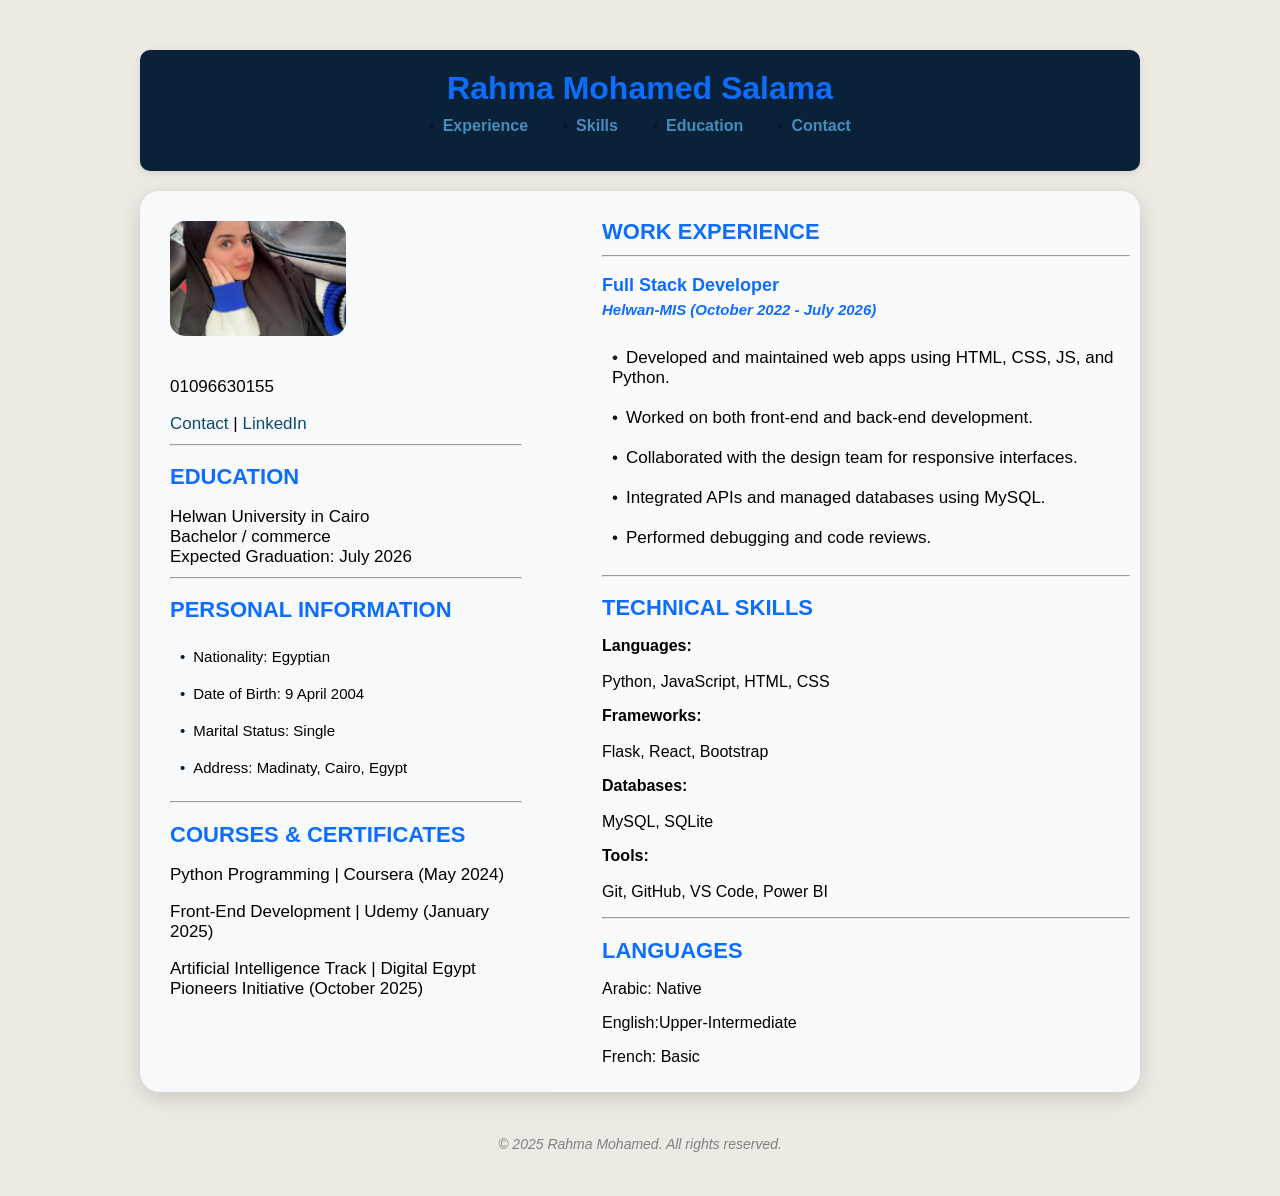
==== html/MIS.html @ cceb17b7 "Initial commit: moved HTML files and added project structure node_modules/ .DS_Store" ====
<!DOCTYPE html>
<html lang="en">

<head>
    <meta charset="UTF-8">
    <meta name="viewport" content="width=device-width, initial-scale=1.0">
    <title>Personal Profile Page</title>
    <link rel="stylesheet" type="text/css" href="MIS.css">
    <script src="MIS.js"></script>
</head>

<body>
     <header>
    <h1>Rahma Mohamed Salama</h1>
     <nav>
      <ul>
        <li><a href="#work">Experience</a></li>
        <li><a href="#skills">Skills</a></li>
        <li><a href="#education">Education</a></li>
        <li><a href="#contact">Contact</a></li>
      </ul>
    </nav>
  </header>

  <div class="container">
    <aside class="left-section">
      <img src="myphoto.jpeg" alt="My photo">

      <p>01096630155</p>
      <p>
        <a href="https://facebook.com/rahma.mohamed.265409" target="_blank" id="contact">Contact</a> |
        <a href="https://linkedin.com/in/rahma-mohamed-48236b349/" target="_blank">LinkedIn</a>
      </p>

      <hr>
      <h2 id="education">EDUCATION</h2>
      <p>Helwan University in Cairo<br>
        Bachelor / commerce<br>
        Expected Graduation: July 2026
      </p>
      <hr>
        <h2>PERSONAL INFORMATION</h2>
        <ul>
          <li>Nationality: Egyptian</li>
          <li>Date of Birth: 9 April 2004</li>
          <li>Marital Status: Single</li>
          <li>Address: Madinaty, Cairo, Egypt</li>
        </ul>

      <hr>
      <div id="COURSE">
      <h2>COURSES & CERTIFICATES</h2>
      <p>Python Programming | Coursera (May 2024)</p>
      <p>Front-End Development | Udemy (January 2025)</p>
      <p>Artificial Intelligence Track | Digital Egypt Pioneers Initiative (October 2025)</p>
       </div>
    </aside>

    <main class="right-section">
      <section>
        <h2 id="work">WORK EXPERIENCE</h2>
        <hr>
        <h3>Full Stack Developer</h3>
        <h4><em>Helwan-MIS (October 2022 - July 2026)</em></h4>
        <ul>
          <li>Developed and maintained web apps using HTML, CSS, JS, and Python.</li>
          <li>Worked on both front-end and back-end development.</li>
          <li>Collaborated with the design team for responsive interfaces.</li>
          <li>Integrated APIs and managed databases using MySQL.</li>
          <li>Performed debugging and code reviews.</li>
        </ul>
      </section>

      <hr>
      <section>
        <h2 id="skills">TECHNICAL SKILLS</h2>
        <p><strong>Languages:</strong> <br>
            <br>Python, JavaScript, HTML, CSS</p>
        <p><strong>Frameworks:</strong><br> <br> Flask, React, Bootstrap</p>
        <p><strong>Databases:</strong><br> <br> MySQL, SQLite</p>
        <p><strong>Tools:</strong><br> <br> Git, GitHub, VS Code, Power BI</p>
      </section>
      <hr>

      <section>
        <h2>LANGUAGES</h2>
        <p>Arabic: Native</p>
        <p>English:Upper-Intermediate</p>
        <p>French: Basic</p>
      </section>
    </main>
  </div>

  <footer>
    <p><em>&copy; 2025 Rahma Mohamed. All rights reserved.</em></p>
  </footer>

</body>
</html>
---- html/MIS.css ----
body {
  background-color: #edeae4;
  font-family: Arial, sans-serif;
  margin: 0;
  padding: 30px;
  display: flex;
  flex-direction: column;
  align-items: center;
}
header {
  background-color:#0a2239;
  color: #0b1525;
  text-align: center;
  padding: 20px 0;
  border-radius: 10px;
  width: 90%;
  max-width: 1000px;
  margin: 20px auto;
  box-shadow: 0 2px 8px rgba(0, 0, 0, 0.1);

}

header h1 {
  margin: 0;
  font-size: 32px;
  color: #0d6efd;
}

nav ul {
  list-style: none;
  padding: 0;
  margin-top: 10px;
}

nav li {
  display: inline-block;
  margin: 0 15px;
}

nav a {
  color: #468dbc;
  text-decoration: none;
  font-weight: bold;
  transition: 0.3s;
}

nav a:hover {
  color: #ffcc00;
}

.container {
  display: flex;
  width: 85%;
  max-width: 1000px;
  border-radius: 20px;
  box-shadow: 0 6px 20px rgba(0, 0, 0, 0.15);
  overflow: hidden;
}


.left-section {
  width: 40%;
  background-color: #f8f9fa;
  padding: 30px;
  text-align: left;
}

.left-section img {
  width: 50%;
  border-radius: 15px;
  margin-bottom: 20px;
}

.left-section h1 {
  font-size: 24px;
  text-align: left;
  color: #0d6efd;

}
.left-section h2 {
  font-size: 22px;
  font-weight: bold;
  margin-bottom: 10px;
  color: #0d6efd;
}

.left-section p {
  font-size: 17px;
  margin-bottom: 10px;
}

.left-section a {
  text-decoration: none;
  color: rgb(11, 75, 112);
}

.left-section a:hover {
  color: rgb(223, 21, 21);
  text-decoration: underline;
  transition: 0.3s;
}
.left-section ul{
    font-size: 15px;
     list-style: none;
    padding-left: 0;
    margin-left: 0;
}
.left-section li{
    padding: 10px;
    align-items: left;
    justify-content: left;
}


.right-section{
  width: 60%;
  background-color: #fafafa;
  padding: 10px;
  padding-left: 50px;
  text-align: left;

}
.right-section h2 {
  font-size: 22px;
  font-weight: bold;
  margin-bottom: 10px;
  color: #0d6efd;

}

.right-section h3 {
  font-size: 18px;
  margin-bottom: 5px;
  color: #0d6efd;

}

.right-section h4 {
  font-size: 15px;
  color: #0d6efd;
  margin-top: 0;
}
.right-section ul{
    font-size: 17px;
    list-style: none;
    padding-left: 0;
    margin-left: 0;
}
.right-section li{
    padding: 10px;
    align-items: left;
    justify-content: left;
}
li::before {
  content: "•";
  color: #0b1525;
  margin-right: 8px;
}
footer {
  margin-top: 30px;
  text-align: center;
  font-size: 14px;
  color: gray;
}
@media (max-width: 768px) {
  body {
    padding: 10px;
  }

  .container {
    flex-direction: column;
    width: 100% !important;
    max-width: 100% !important;
    border-radius: 10px;
  }

  .left-section,
  .right-section {
    width: 100%;
    padding: 10px;
  }

  .right-section {
    padding-left: 15px;
  }

  .left-section img {
    width: 120px;
    display: block;
  }

  nav li {
    display: block;
    margin: 8px 0;
    text-align: center;
  }

  header h1 {
    font-size: 22px;
  }
  #COURSE{
    font-size: 15px;
    padding: 5px;
  }
  header {
  background-color:#0a2239;
  color: #0b1525;
  text-align: center;
  padding:  10px;
  border-radius: 10px;
  width: 90%;
  box-shadow: 0 2px 8px rgba(0, 0, 0, 0.1);

}

header h1 {
  margin: 0;
  font-size: 20px;
  color: #0d6efd;
}

nav ul {
  list-style: none;
  padding: 5px;
  margin-top: 10px;
}

nav li {
    display: flex;
    align-items: center;
}

nav a {
  color: #468dbc;
  text-decoration: none;                      
  font-weight: bold;
  transition: 0.3s;
}

nav a:hover {
  color: #ffcc00;
}
}
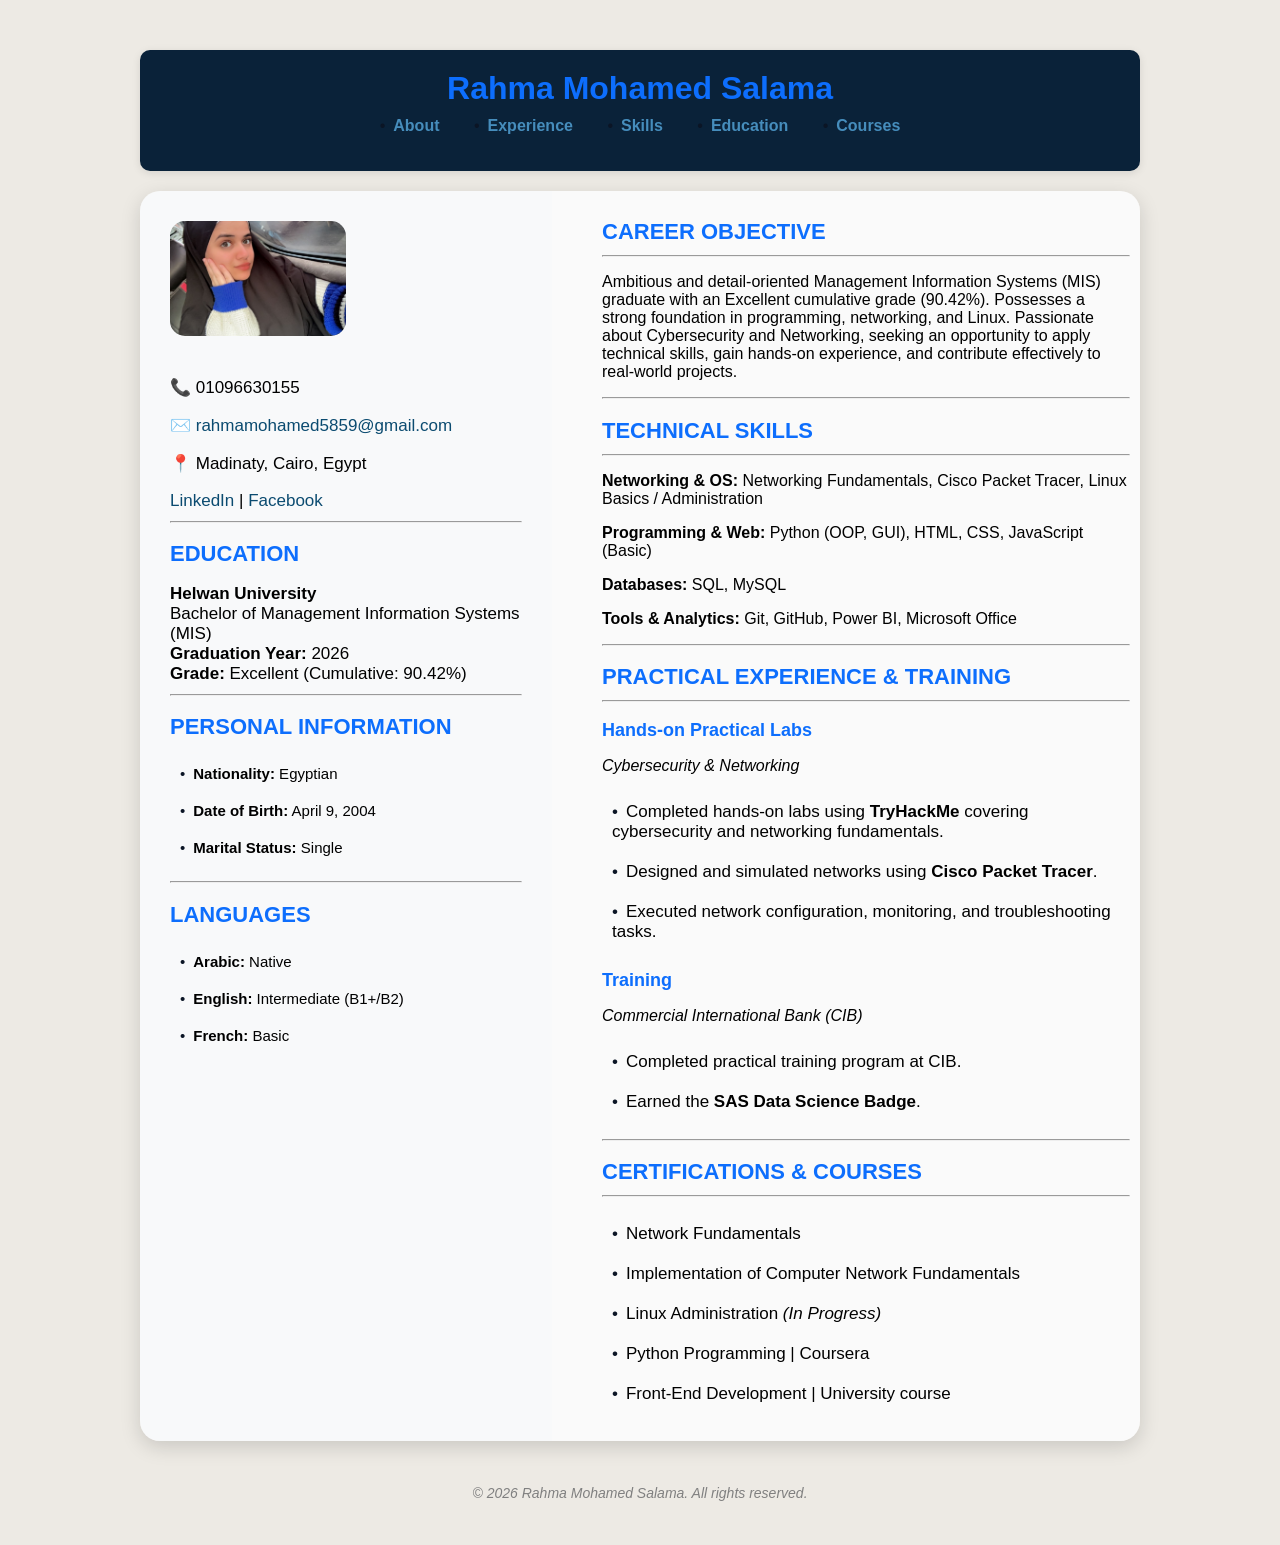
==== commit cddaba98: "Revise personal profile page structure and content Updated the personal profile page with new title " ====
--- a/html/MIS.html
+++ b/html/MIS.html
@@ -4,96 +4,122 @@
 <head>
     <meta charset="UTF-8">
     <meta name="viewport" content="width=device-width, initial-scale=1.0">
-    <title>Personal Profile Page</title>
+    <title>Rahma Mohamed Salama - Profile</title>
     <link rel="stylesheet" type="text/css" href="MIS.css">
     <script src="MIS.js"></script>
 </head>
 
 <body>
-     <header>
-    <h1>Rahma Mohamed Salama</h1>
-     <nav>
-      <ul>
-        <li><a href="#work">Experience</a></li>
-        <li><a href="#skills">Skills</a></li>
-        <li><a href="#education">Education</a></li>
-        <li><a href="#contact">Contact</a></li>
-      </ul>
-    </nav>
-  </header>
+    <header>
+        <h1>Rahma Mohamed Salama</h1>
+        <nav>
+            <ul>
+                <li><a href="#about">About</a></li>
+                <li><a href="#experience">Experience</a></li>
+                <li><a href="#skills">Skills</a></li>
+                <li><a href="#education">Education</a></li>
+                <li><a href="#courses">Courses</a></li>
+            </ul>
+        </nav>
+    </header>
 
-  <div class="container">
-    <aside class="left-section">
-      <img src="myphoto.jpeg" alt="My photo">
+    <div class="container">
+        <aside class="left-section">
+            <img src="myphoto.jpeg" alt="Rahma Mohamed Salama">
 
-      <p>01096630155</p>
-      <p>
-        <a href="https://facebook.com/rahma.mohamed.265409" target="_blank" id="contact">Contact</a> |
-        <a href="https://linkedin.com/in/rahma-mohamed-48236b349/" target="_blank">LinkedIn</a>
-      </p>
+            <div class="contact-info">
+                <p>📞 01096630155</p>
+                <p>✉️ <a href="mailto:rahmamohamed5859@gmail.com">rahmamohamed5859@gmail.com</a></p>
+                <p>📍 Madinaty, Cairo, Egypt</p>
+                <p>
+                    <a href="https://linkedin.com/in/rahma-mohamed-48236b349/" target="_blank">LinkedIn</a> |
+                    <a href="https://facebook.com/rahma.mohamed.265409" target="_blank">Facebook</a>
+                </p>
+            </div>
 
-      <hr>
-      <h2 id="education">EDUCATION</h2>
-      <p>Helwan University in Cairo<br>
-        Bachelor / commerce<br>
-        Expected Graduation: July 2026
-      </p>
-      <hr>
-        <h2>PERSONAL INFORMATION</h2>
-        <ul>
-          <li>Nationality: Egyptian</li>
-          <li>Date of Birth: 9 April 2004</li>
-          <li>Marital Status: Single</li>
-          <li>Address: Madinaty, Cairo, Egypt</li>
-        </ul>
+            <hr>
+            <h2 id="education">EDUCATION</h2>
+            <p><strong>Helwan University</strong><br>
+               Bachelor of Management Information Systems (MIS)<br>
+               <strong>Graduation Year:</strong> 2026<br>
+               <strong>Grade:</strong> Excellent (Cumulative: 90.42%)
+            </p>
 
-      <hr>
-      <div id="COURSE">
-      <h2>COURSES & CERTIFICATES</h2>
-      <p>Python Programming | Coursera (May 2024)</p>
-      <p>Front-End Development | Udemy (January 2025)</p>
-      <p>Artificial Intelligence Track | Digital Egypt Pioneers Initiative (October 2025)</p>
-       </div>
-    </aside>
+            <hr>
+            <h2>PERSONAL INFORMATION</h2>
+            <ul>
+                <li><strong>Nationality:</strong> Egyptian</li>
+                <li><strong>Date of Birth:</strong> April 9, 2004</li>
+                <li><strong>Marital Status:</strong> Single</li>
+            </ul>
 
-    <main class="right-section">
-      <section>
-        <h2 id="work">WORK EXPERIENCE</h2>
-        <hr>
-        <h3>Full Stack Developer</h3>
-        <h4><em>Helwan-MIS (October 2022 - July 2026)</em></h4>
-        <ul>
-          <li>Developed and maintained web apps using HTML, CSS, JS, and Python.</li>
-          <li>Worked on both front-end and back-end development.</li>
-          <li>Collaborated with the design team for responsive interfaces.</li>
-          <li>Integrated APIs and managed databases using MySQL.</li>
-          <li>Performed debugging and code reviews.</li>
-        </ul>
-      </section>
+            <hr>
+            <h2>LANGUAGES</h2>
+            <ul>
+                <li><strong>Arabic:</strong> Native</li>
+                <li><strong>English:</strong> Intermediate (B1+/B2)</li>
+                <li><strong>French:</strong> Basic</li>
+            </ul>
+        </aside>
 
-      <hr>
-      <section>
-        <h2 id="skills">TECHNICAL SKILLS</h2>
-        <p><strong>Languages:</strong> <br>
-            <br>Python, JavaScript, HTML, CSS</p>
-        <p><strong>Frameworks:</strong><br> <br> Flask, React, Bootstrap</p>
-        <p><strong>Databases:</strong><br> <br> MySQL, SQLite</p>
-        <p><strong>Tools:</strong><br> <br> Git, GitHub, VS Code, Power BI</p>
-      </section>
-      <hr>
+        <main class="right-section">
+            <section id="about">
+                <h2>CAREER OBJECTIVE</h2>
+                <hr>
+                <p>
+                    Ambitious and detail-oriented Management Information Systems (MIS) graduate with an Excellent cumulative grade (90.42%). Possesses a strong foundation in programming, networking, and Linux. Passionate about Cybersecurity and Networking, seeking an opportunity to apply technical skills, gain hands-on experience, and contribute effectively to real-world projects.
+                </p>
+            </section>
 
-      <section>
-        <h2>LANGUAGES</h2>
-        <p>Arabic: Native</p>
-        <p>English:Upper-Intermediate</p>
-        <p>French: Basic</p>
-      </section>
-    </main>
-  </div>
+            <hr>
+            <section id="skills">
+                <h2>TECHNICAL SKILLS</h2>
+                <hr>
+                <p><strong>Networking & OS:</strong> Networking Fundamentals, Cisco Packet Tracer, Linux Basics / Administration</p>
+                <p><strong>Programming & Web:</strong> Python (OOP, GUI), HTML, CSS, JavaScript (Basic)</p>
+                <p><strong>Databases:</strong> SQL, MySQL</p>
+                <p><strong>Tools & Analytics:</strong> Git, GitHub, Power BI, Microsoft Office</p>
+            </section>
 
-  <footer>
-    <p><em>&copy; 2025 Rahma Mohamed. All rights reserved.</em></p>
-  </footer>
+            <hr>
+            <section id="experience">
+                <h2>PRACTICAL EXPERIENCE & TRAINING</h2>
+                <hr>
+                <h3>Hands-on Practical Labs</h3>
+                <p><em>Cybersecurity & Networking</em></p>
+                <ul>
+                    <li>Completed hands-on labs using <strong>TryHackMe</strong> covering cybersecurity and networking fundamentals.</li>
+                    <li>Designed and simulated networks using <strong>Cisco Packet Tracer</strong>.</li>
+                    <li>Executed network configuration, monitoring, and troubleshooting tasks.</li>
+                </ul>
 
+                <h3>Training</h3>
+                <p><em>Commercial International Bank (CIB)</em></p>
+                <ul>
+                    <li>Completed practical training program at CIB.</li>
+                    <li>Earned the <strong>SAS Data Science Badge</strong>.</li>
+                </ul>
+            </section>
+
+            <hr>
+            <section id="courses">
+                <h2>CERTIFICATIONS & COURSES</h2>
+                <hr>
+                <ul>
+                    <li>Network Fundamentals</li>
+                    <li>Implementation of Computer Network Fundamentals</li>
+                    <li>Linux Administration <em>(In Progress)</em></li>
+                    <li>Python Programming | Coursera</li>
+                    <li>Front-End Development | University course</li>
+                </ul>
+            </section>
+        </main>
+    </div>
+
+    <footer>
+        <p><em>&copy; 2026 Rahma Mohamed Salama. All rights reserved.</em></p>
+    </footer>
 </body>
-</html>+
+</html>
+</html>
